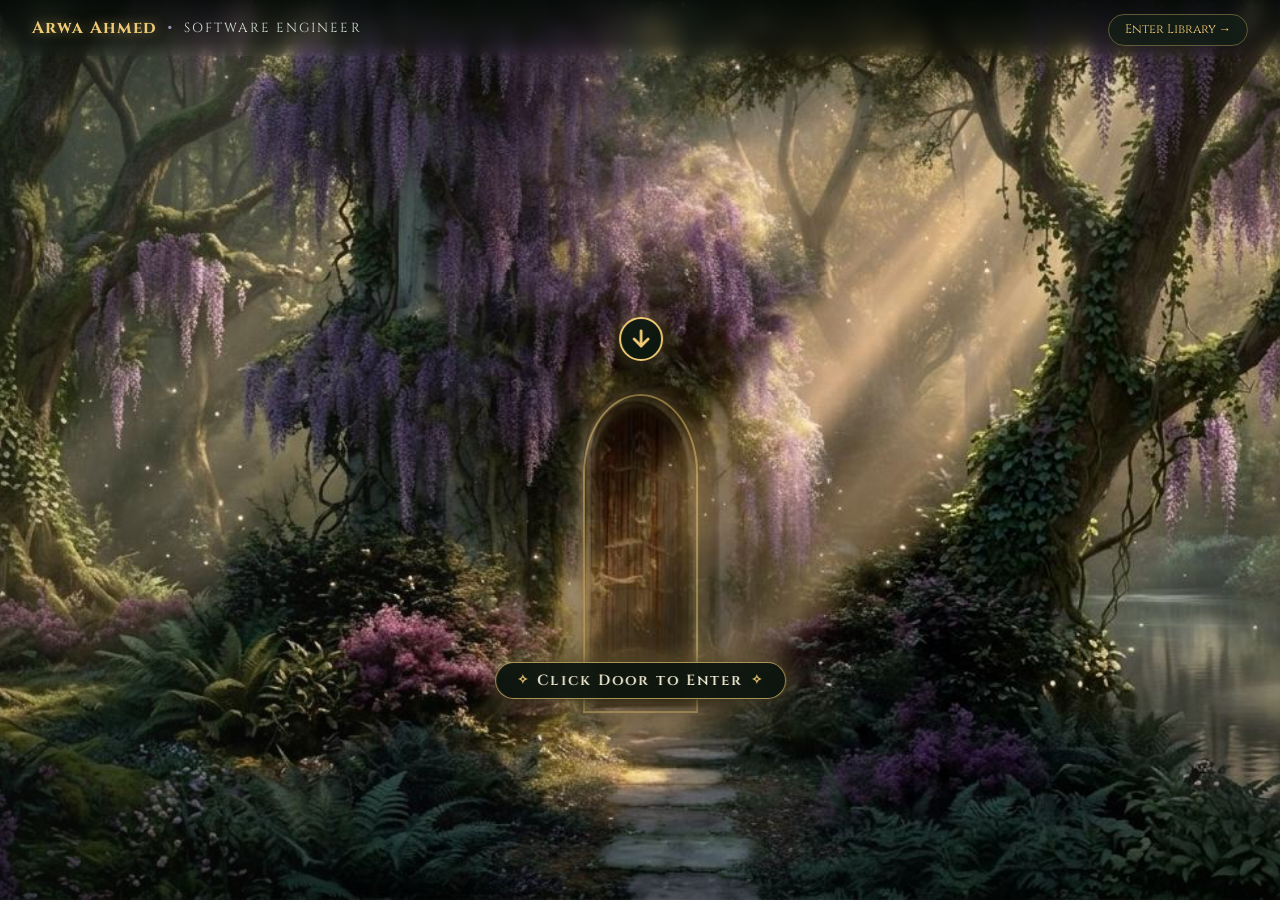
==== output/index.html @ 77d6f475 "Enhance home door prominence and add animated pointer guide" ====
<!DOCTYPE html>
<html lang="en">
<head>
  <meta charset="UTF-8" />
  <meta name="viewport" content="width=device-width, initial-scale=1.0" />
  <title>Arwa Ahmed — Fantasy Forest Portfolio</title>
  <meta name="description" content="Interactive Fantasy Forest Portfolio of Arwa Ahmed, Software Engineer." />
  <link rel="stylesheet" href="static/css/door.css" />
  <link rel="preconnect" href="https://fonts.googleapis.com" />
  <link rel="preconnect" href="https://fonts.gstatic.com" crossorigin />
  <link href="https://fonts.googleapis.com/css2?family=Cinzel:wght@400;600;700&family=Lato:wght@300;400;700&display=swap" rel="stylesheet" />
</head>
<body>

  <!-- Skip link for keyboard / screen-reader accessibility -->
  <a href="library.html" class="skip-link">Skip intro — enter the library</a>

  <!-- Top bar: Elegant Brand Header -->
  <header class="top-nav" aria-label="Scene navigation">
    <div class="brand">
      <span class="brand-name">Arwa Ahmed</span>
      <span class="brand-dot">•</span>
      <span class="brand-title">Software Engineer</span>
    </div>
    <div class="top-nav-right">
      <a href="library.html" class="nav-explore-btn">Enter Library &#8594;</a>
    </div>
  </header>

  <!-- Main Scene Panorama (Fills 100vw x 100vh with no dark bars) -->
  <div class="scene" id="scene" aria-label="Fantasy forest entrance door">

    <!-- High-Resolution Enchanted Forest Panorama (Swan lake, Wisteria door, Sunlit staircase) -->
    <div class="scene-artwork" id="sceneArtwork" aria-hidden="true"></div>

    <!-- Atmospheric god-rays & magical twilight haze -->
    <div class="sunbeam-overlay" aria-hidden="true"></div>

    <!-- 3D Interactive Door Unit (Positioned right over the arched door) -->
    <div class="door-unit" id="doorUnit" aria-hidden="true">
      <!-- Golden Interior Light (Illuminates when door swings open) -->
      <div class="door-interior" id="doorInterior">
        <div class="interior-warmth"></div>
        <div class="interior-rays"></div>
      </div>

      <!-- 3D Door Leaf (Swings open inward) -->
      <div class="door-leaf" id="doorLeaf">
        <div class="leaf-front" id="leafFront"></div>
        <div class="leaf-edge"></div>
      </div>
    </div>

    <!-- Interactive Click/Focus Enter Button overlaying the door -->
    <button
      class="door-enter-trigger"
      id="enterBtn"
      aria-label="Open portfolio door — enter the fantasy library"
      tabindex="0"
    >
      <span class="rune-pulse" aria-hidden="true"></span>

      <!-- Prominent Animated Arrow Pointing Directly Towards the Door -->
      <div class="door-pointer-guide" aria-hidden="true">
        <div class="pointer-arrow-bounce">
          <svg class="pointer-svg" width="24" height="24" viewBox="0 0 24 24" fill="none" stroke="currentColor" stroke-width="2.8" stroke-linecap="round" stroke-linejoin="round">
            <line x1="12" y1="4" x2="12" y2="19"></line>
            <polyline points="19 12 12 19 5 12"></polyline>
          </svg>
        </div>
      </div>

      <span class="enter-prompt" aria-hidden="true">
        <span class="prompt-icon">✧</span>
        <span class="prompt-text">Click Door to Enter</span>
        <span class="prompt-icon">✧</span>
      </span>
    </button>

    <!-- Ambient Floating Fireflies & Wisteria Petals -->
    <div class="particles" aria-hidden="true" id="particles"></div>

    <!-- Full-screen warm light flood on door open -->
    <div class="light-flood" id="lightFlood" aria-hidden="true"></div>

  </div><!-- /.scene -->

  <script src="static/js/door.js"></script>
</body>
</html>
---- output/static/css/door.css ----
/* ============================================================
   door.css  —  Fantasy Forest Door Landing Page (Panorama)
   CS50P Final Project — Arwa Ahmed
   ============================================================ */

*, *::before, *::after {
  box-sizing: border-box;
  margin: 0;
  padding: 0;
}

:root {
  --gold:         #f0cb75;
  --gold-warm:    #e8b347;
  --gold-glow:    rgba(255, 215, 100, 0.7);
  --forest-dark:  #07120a;
  --wisteria:     #8f6ab8;
  --wisteria-lt:  #d2b9ec;
}

html, body {
  width: 100%;
  height: 100%;
  overflow: hidden;
  background-color: var(--forest-dark);
  font-family: 'Lato', sans-serif;
  color: #fff;
}

/* ── Accessibility Skip Link ── */
.skip-link {
  position: absolute;
  top: -4rem;
  left: 1.5rem;
  background: #fdfaf0;
  color: #1a2215;
  padding: 0.5rem 1rem;
  border-radius: 4px;
  font-weight: 700;
  font-size: 0.9rem;
  z-index: 10000;
  transition: top 0.25s ease;
  text-decoration: none;
  box-shadow: 0 4px 15px rgba(0, 0, 0, 0.6);
}
.skip-link:focus {
  top: 1.2rem;
  outline: 2px solid var(--gold);
}

/* ── Top Bar ── */
.top-nav {
  position: fixed;
  top: 0;
  left: 0;
  right: 0;
  height: 56px;
  padding: 0 2rem;
  display: flex;
  align-items: center;
  justify-content: space-between;
  background: linear-gradient(180deg, rgba(5, 10, 7, 0.88) 0%, rgba(5, 10, 7, 0.4) 75%, transparent 100%);
  backdrop-filter: blur(8px);
  z-index: 500;
  pointer-events: auto;
}

.brand {
  display: flex;
  align-items: center;
  gap: 0.6rem;
  font-family: 'Cinzel', serif;
  letter-spacing: 0.08em;
  font-size: 1.05rem;
}

.brand-name {
  color: var(--gold);
  font-weight: 700;
  text-shadow: 0 0 12px rgba(240, 203, 117, 0.5);
}

.brand-dot {
  color: var(--wisteria-lt);
  opacity: 0.75;
}

.brand-title {
  color: #d6e2d9;
  font-size: 0.82rem;
  text-transform: uppercase;
  letter-spacing: 0.16em;
}

.nav-explore-btn {
  font-family: 'Cinzel', serif;
  font-size: 0.78rem;
  color: var(--gold);
  text-decoration: none;
  background: rgba(18, 30, 22, 0.75);
  border: 1px solid rgba(240, 203, 117, 0.35);
  padding: 0.4rem 1rem;
  border-radius: 18px;
  transition: all 0.25s ease;
}

.nav-explore-btn:hover, .nav-explore-btn:focus-visible {
  background: rgba(38, 60, 45, 0.95);
  border-color: var(--gold);
  box-shadow: 0 0 14px rgba(240, 203, 117, 0.4);
  color: #fff;
  outline: none;
}

/* ── Full-Screen Scene Wrapper ── */
.scene {
  position: relative;
  width: 100vw;
  height: 100vh;
  display: flex;
  align-items: center;
  justify-content: center;
  overflow: hidden;
}

/* ── Seamless Panorama Artwork (Swan lake + Door + Forest) ── */
.scene-artwork {
  position: absolute;
  left: 50%;
  top: 50%;
  transform: translate(-50%, -50%);
  width: max(100vw, calc(100vh * (1223 / 688)));
  height: max(100vh, calc(100vw * (688 / 1223)));
  background-image: url('../images/door.jpg?v=prominent_door');
  background-size: cover;
  background-position: center center;
  background-repeat: no-repeat;
  z-index: 1;
}

/* Atmospheric Sunbeams & Twilight Mist */
.sunbeam-overlay {
  position: absolute;
  inset: 0;
  background:
    radial-gradient(ellipse 90% 80% at 50% 50%, transparent 40%, rgba(5, 10, 7, 0.4) 100%),
    linear-gradient(135deg, rgba(255, 235, 170, 0.08) 0%, transparent 60%);
  pointer-events: none;
  z-index: 5;
}

/* ── 3D Interactive Door Unit ── */
.door-unit {
  position: absolute;
  left: 50%;
  top: 50%;
  transform: translate(-50%, -50%);
  width: max(100vw, calc(100vh * (1223 / 688)));
  height: max(100vh, calc(100vw * (688 / 1223)));
  pointer-events: none;
  z-index: 10;
}

.door-interior,
.door-leaf {
  position: absolute;
  left: 46.44%;
  top: 43.75%;
  width: 7.20%;
  height: 35.47%;
  border-radius: 50% 50% 0 0 / 25% 25% 0 0;
}

/* Interior Golden Glow */
.door-interior {
  background: radial-gradient(ellipse at 50% 50%, #fff2b2 0%, #ffc44d 40%, #c47d1a 80%, #4a2905 100%);
  opacity: 0;
  transition: opacity 0.4s ease;
  overflow: hidden;
}

.door-interior.active {
  opacity: 1;
}

.interior-warmth {
  position: absolute;
  inset: -20%;
  background: radial-gradient(circle, rgba(255, 230, 140, 0.95) 0%, rgba(255, 170, 40, 0.8) 50%, transparent 80%);
  animation: warmthPulse 2s ease-in-out infinite alternate;
}

@keyframes warmthPulse {
  0% { transform: scale(0.96); opacity: 0.85; }
  100% { transform: scale(1.04); opacity: 1; }
}

.interior-rays {
  position: absolute;
  inset: 0;
  background: repeating-conic-gradient(from 0deg, rgba(255, 255, 255, 0.3) 0deg 15deg, transparent 15deg 30deg);
  opacity: 0.5;
  mix-blend-mode: screen;
}

/* 3D Door Leaf */
.door-leaf {
  transform-origin: left center;
  transform-style: preserve-3d;
  transition: transform 0.95s cubic-bezier(0.22, 1, 0.36, 1), box-shadow 0.95s ease;
  box-shadow: 0 0 15px rgba(0, 0, 0, 0.4);
}

.leaf-front {
  position: absolute;
  inset: 0;
  border-radius: inherit;
  background-image: url('../images/door_panel_wisteria.png');
  background-size: cover;
  background-position: center;
  background-repeat: no-repeat;
  backface-visibility: hidden;
}

/* Door Swing Open State */
.door-leaf.is-open {
  transform: perspective(1200px) rotateY(-82deg);
  box-shadow: 15px 0 35px rgba(0, 0, 0, 0.8);
}

/* ── Interactive Enter Button ── */
.door-enter-trigger {
  position: absolute;
  left: 50%;
  top: 50%;
  /* Match door bounds precisely inside the scaled panorama */
  width: max(100vw, calc(100vh * (1223 / 688)));
  height: max(100vh, calc(100vw * (688 / 1223)));
  transform: translate(-50%, -50%);
  pointer-events: none;
  background: transparent;
  border: none;
  z-index: 20;
}

.rune-pulse,
.door-pointer-guide,
.enter-prompt {
  pointer-events: auto;
  cursor: pointer;
}

.rune-pulse {
  position: absolute;
  left: 46.44%;
  top: 43.75%;
  width: 7.20%;
  height: 35.47%;
  border-radius: 50% 50% 0 0 / 25% 25% 0 0;
  border: 2.5px solid rgba(240, 203, 117, 0.65);
  box-shadow: 0 0 25px rgba(240, 203, 117, 0.5), inset 0 0 20px rgba(240, 203, 117, 0.35);
  opacity: 0.85;
  transition: all 0.35s ease;
  animation: runeBreathing 2.6s ease-in-out infinite alternate;
}

@keyframes runeBreathing {
  0% { opacity: 0.5; box-shadow: 0 0 14px rgba(240, 203, 117, 0.3); }
  100% { opacity: 1; box-shadow: 0 0 35px rgba(240, 203, 117, 0.75), inset 0 0 22px rgba(240, 203, 117, 0.5); }
}

.door-enter-trigger:hover .rune-pulse,
.door-enter-trigger:focus-visible .rune-pulse {
  opacity: 1;
  border-color: #fff;
  box-shadow: 0 0 45px var(--gold-glow), inset 0 0 30px var(--gold-glow);
}

/* ── Prominent Animated Arrow Pointing Directly Down at the Door ── */
.door-pointer-guide {
  position: absolute;
  left: 50.04%;
  top: 35.2%;
  transform: translate(-50%, 0);
  display: flex;
  flex-direction: column;
  align-items: center;
  z-index: 30;
  animation: guideBounce 1.5s ease-in-out infinite alternate;
}

@keyframes guideBounce {
  0% {
    transform: translate(-50%, 0);
    filter: drop-shadow(0 0 8px rgba(240, 203, 117, 0.6));
  }
  100% {
    transform: translate(-50%, 10px);
    filter: drop-shadow(0 0 20px rgba(240, 203, 117, 0.95)) drop-shadow(0 0 35px rgba(255, 230, 140, 0.8));
  }
}

.pointer-arrow-bounce {
  width: 44px;
  height: 44px;
  border-radius: 50%;
  background: rgba(12, 24, 16, 0.92);
  border: 2px solid var(--gold);
  box-shadow: 0 4px 20px rgba(0, 0, 0, 0.8), 0 0 20px rgba(240, 203, 117, 0.6);
  display: flex;
  align-items: center;
  justify-content: center;
  color: var(--gold);
  backdrop-filter: blur(8px);
  transition: all 0.25s ease;
}

.door-enter-trigger:hover .pointer-arrow-bounce,
.door-enter-trigger:focus-visible .pointer-arrow-bounce {
  background: rgba(38, 65, 45, 0.98);
  color: #fff;
  border-color: #fff;
  transform: scale(1.18);
  box-shadow: 0 0 30px var(--gold-glow);
}

/* Prompt Banner */
.enter-prompt {
  position: absolute;
  left: 50.04%;
  top: 73.5%;
  transform: translate(-50%, 0);
  display: inline-flex;
  align-items: center;
  gap: 0.45rem;
  font-family: 'Cinzel', serif;
  font-size: 0.92rem;
  font-weight: 600;
  letter-spacing: 0.14em;
  color: #fff8e0;
  background: rgba(10, 20, 14, 0.92);
  padding: 0.52rem 1.35rem;
  border-radius: 22px;
  border: 1.5px solid rgba(240, 203, 117, 0.7);
  box-shadow: 0 4px 22px rgba(0, 0, 0, 0.8), 0 0 20px rgba(240, 203, 117, 0.5);
  backdrop-filter: blur(8px);
  transition: all 0.3s ease;
  white-space: nowrap;
}

.door-enter-trigger:hover .enter-prompt,
.door-enter-trigger:focus-visible .enter-prompt {
  background: rgba(25, 45, 32, 0.96);
  border-color: var(--gold);
  box-shadow: 0 0 30px rgba(240, 203, 117, 0.8);
  color: #fff;
  transform: translate(-50%, -3px) scale(1.04);
}

.prompt-icon {
  color: var(--gold);
  font-size: 0.8rem;
}

/* ── Floating Fireflies & Petals ── */
.particles {
  position: absolute;
  inset: 0;
  pointer-events: none;
  z-index: 15;
}

.particle {
  position: absolute;
  border-radius: 50% 50% 35% 65% / 60% 40% 60% 40%;
  opacity: 0;
  animation: particleFloat var(--dur, 8s) ease-in-out var(--delay, 0s) infinite;
}

@keyframes particleFloat {
  0%   { transform: translate(0, 0) rotate(0deg); opacity: 0; }
  15%  { opacity: var(--max-op, 0.7); }
  85%  { opacity: var(--max-op, 0.7); }
  100% { transform: translate(var(--tx, 40px), var(--ty, -180px)) rotate(360deg); opacity: 0; }
}

/* ── Screen Light Flood ── */
.light-flood {
  position: fixed;
  inset: 0;
  background: radial-gradient(ellipse 90% 90% at 50% 50%, #fff7d6 0%, #ffca5c 40%, #ff9800 75%, rgba(10, 20, 15, 0.95) 100%);
  opacity: 0;
  pointer-events: none;
  z-index: 900;
  transition: opacity 0.65s cubic-bezier(0.25, 1, 0.5, 1);
}

.light-flood.active {
  opacity: 0.96;
}

/* Responsive Scaling */
@media (max-width: 768px) {
  .brand-title {
    display: none;
  }
}
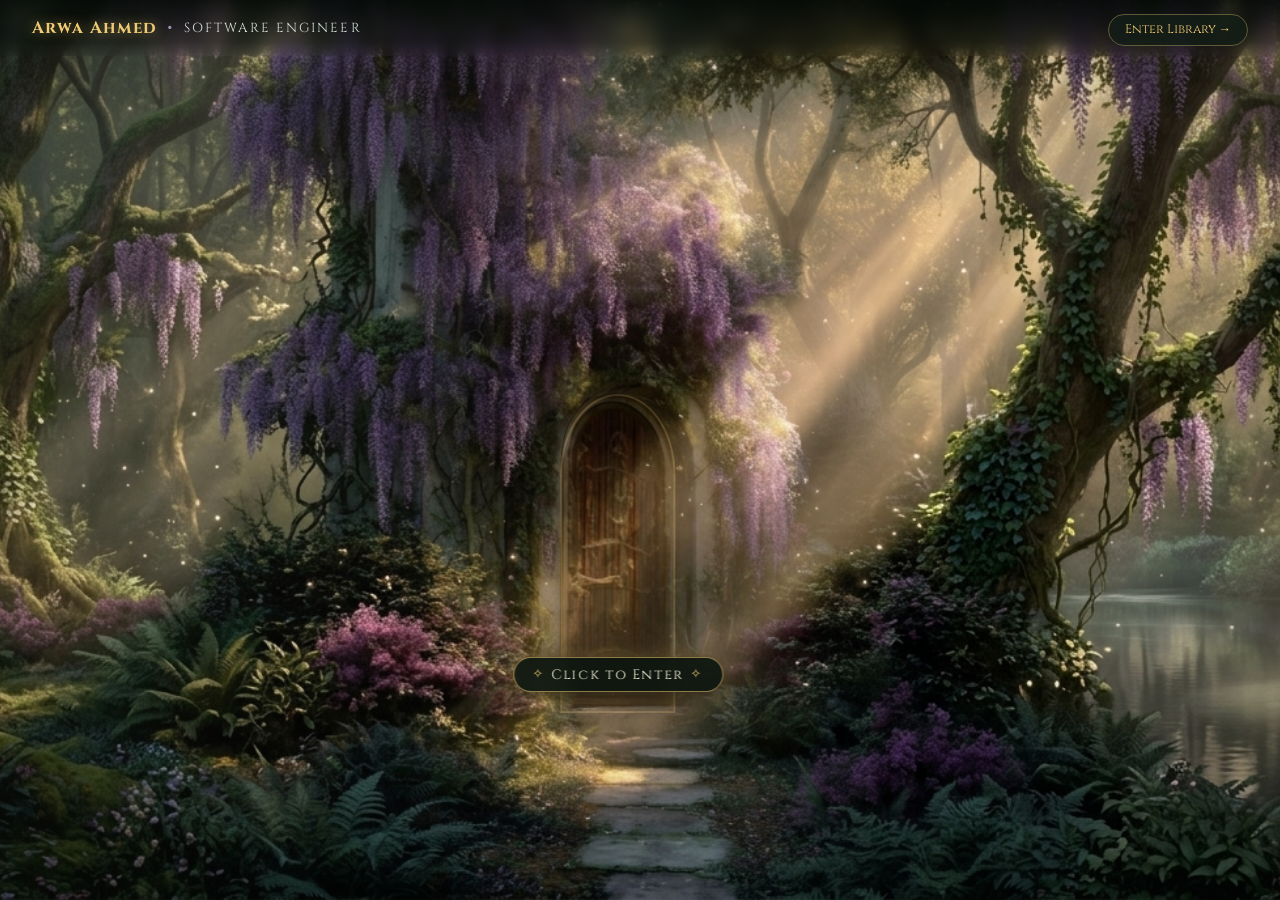
==== commit cdb0baa8: "Initial commit: Fantasy forest portfolio (CS50P final project)" ====
--- a/output/index.html
+++ b/output/index.html
@@ -59,20 +59,9 @@
       tabindex="0"
     >
       <span class="rune-pulse" aria-hidden="true"></span>
-
-      <!-- Prominent Animated Arrow Pointing Directly Towards the Door -->
-      <div class="door-pointer-guide" aria-hidden="true">
-        <div class="pointer-arrow-bounce">
-          <svg class="pointer-svg" width="24" height="24" viewBox="0 0 24 24" fill="none" stroke="currentColor" stroke-width="2.8" stroke-linecap="round" stroke-linejoin="round">
-            <line x1="12" y1="4" x2="12" y2="19"></line>
-            <polyline points="19 12 12 19 5 12"></polyline>
-          </svg>
-        </div>
-      </div>
-
       <span class="enter-prompt" aria-hidden="true">
         <span class="prompt-icon">✧</span>
-        <span class="prompt-text">Click Door to Enter</span>
+        <span class="prompt-text">Click to Enter</span>
         <span class="prompt-icon">✧</span>
       </span>
     </button>
--- a/output/static/css/door.css
+++ b/output/static/css/door.css
@@ -129,9 +129,9 @@
   left: 50%;
   top: 50%;
   transform: translate(-50%, -50%);
-  width: max(100vw, calc(100vh * (1223 / 688)));
-  height: max(100vh, calc(100vw * (688 / 1223)));
-  background-image: url('../images/door.jpg?v=prominent_door');
+  width: max(100vw, calc(100vh * (1536 / 688)));
+  height: max(100vh, calc(100vw * (688 / 1536)));
+  background-image: url('../images/door.jpg');
   background-size: cover;
   background-position: center center;
   background-repeat: no-repeat;
@@ -155,8 +155,8 @@
   left: 50%;
   top: 50%;
   transform: translate(-50%, -50%);
-  width: max(100vw, calc(100vh * (1223 / 688)));
-  height: max(100vh, calc(100vw * (688 / 1223)));
+  width: max(100vw, calc(100vh * (1536 / 688)));
+  height: max(100vh, calc(100vw * (688 / 1536)));
   pointer-events: none;
   z-index: 10;
 }
@@ -164,9 +164,9 @@
 .door-interior,
 .door-leaf {
   position: absolute;
-  left: 46.44%;
+  left: 46.03%;
   top: 43.75%;
-  width: 7.20%;
+  width: 5.73%;
   height: 35.47%;
   border-radius: 50% 50% 0 0 / 25% 25% 0 0;
 }
@@ -234,8 +234,8 @@
   left: 50%;
   top: 50%;
   /* Match door bounds precisely inside the scaled panorama */
-  width: max(100vw, calc(100vh * (1223 / 688)));
-  height: max(100vh, calc(100vw * (688 / 1223)));
+  width: max(100vw, calc(100vh * (1536 / 688)));
+  height: max(100vh, calc(100vw * (688 / 1536)));
   transform: translate(-50%, -50%);
   pointer-events: none;
   background: transparent;
@@ -244,7 +244,6 @@
 }
 
 .rune-pulse,
-.door-pointer-guide,
 .enter-prompt {
   pointer-events: auto;
   cursor: pointer;
@@ -252,97 +251,48 @@
 
 .rune-pulse {
   position: absolute;
-  left: 46.44%;
+  left: 46.03%;
   top: 43.75%;
-  width: 7.20%;
+  width: 5.73%;
   height: 35.47%;
   border-radius: 50% 50% 0 0 / 25% 25% 0 0;
-  border: 2.5px solid rgba(240, 203, 117, 0.65);
-  box-shadow: 0 0 25px rgba(240, 203, 117, 0.5), inset 0 0 20px rgba(240, 203, 117, 0.35);
-  opacity: 0.85;
+  border: 2px solid rgba(240, 203, 117, 0.4);
+  box-shadow: 0 0 18px rgba(240, 203, 117, 0.3), inset 0 0 18px rgba(240, 203, 117, 0.2);
+  opacity: 0.6;
   transition: all 0.35s ease;
-  animation: runeBreathing 2.6s ease-in-out infinite alternate;
+  animation: runeBreathing 3s ease-in-out infinite alternate;
 }
 
 @keyframes runeBreathing {
-  0% { opacity: 0.5; box-shadow: 0 0 14px rgba(240, 203, 117, 0.3); }
-  100% { opacity: 1; box-shadow: 0 0 35px rgba(240, 203, 117, 0.75), inset 0 0 22px rgba(240, 203, 117, 0.5); }
+  0% { opacity: 0.35; box-shadow: 0 0 10px rgba(240, 203, 117, 0.2); }
+  100% { opacity: 0.85; box-shadow: 0 0 24px rgba(240, 203, 117, 0.5), inset 0 0 14px rgba(240, 203, 117, 0.3); }
 }
 
 .door-enter-trigger:hover .rune-pulse,
 .door-enter-trigger:focus-visible .rune-pulse {
   opacity: 1;
-  border-color: #fff;
-  box-shadow: 0 0 45px var(--gold-glow), inset 0 0 30px var(--gold-glow);
-}
-
-/* ── Prominent Animated Arrow Pointing Directly Down at the Door ── */
-.door-pointer-guide {
-  position: absolute;
-  left: 50.04%;
-  top: 35.2%;
-  transform: translate(-50%, 0);
-  display: flex;
-  flex-direction: column;
-  align-items: center;
-  z-index: 30;
-  animation: guideBounce 1.5s ease-in-out infinite alternate;
-}
-
-@keyframes guideBounce {
-  0% {
-    transform: translate(-50%, 0);
-    filter: drop-shadow(0 0 8px rgba(240, 203, 117, 0.6));
-  }
-  100% {
-    transform: translate(-50%, 10px);
-    filter: drop-shadow(0 0 20px rgba(240, 203, 117, 0.95)) drop-shadow(0 0 35px rgba(255, 230, 140, 0.8));
-  }
-}
-
-.pointer-arrow-bounce {
-  width: 44px;
-  height: 44px;
-  border-radius: 50%;
-  background: rgba(12, 24, 16, 0.92);
-  border: 2px solid var(--gold);
-  box-shadow: 0 4px 20px rgba(0, 0, 0, 0.8), 0 0 20px rgba(240, 203, 117, 0.6);
-  display: flex;
-  align-items: center;
-  justify-content: center;
-  color: var(--gold);
-  backdrop-filter: blur(8px);
-  transition: all 0.25s ease;
-}
-
-.door-enter-trigger:hover .pointer-arrow-bounce,
-.door-enter-trigger:focus-visible .pointer-arrow-bounce {
-  background: rgba(38, 65, 45, 0.98);
-  color: #fff;
-  border-color: #fff;
-  transform: scale(1.18);
-  box-shadow: 0 0 30px var(--gold-glow);
+  border-color: var(--gold);
+  box-shadow: 0 0 35px var(--gold-glow), inset 0 0 25px var(--gold-glow);
 }
 
 /* Prompt Banner */
 .enter-prompt {
   position: absolute;
-  left: 50.04%;
-  top: 73.5%;
+  left: 48.90%;
+  top: 73%;
   transform: translate(-50%, 0);
   display: inline-flex;
   align-items: center;
-  gap: 0.45rem;
+  gap: 0.4rem;
   font-family: 'Cinzel', serif;
-  font-size: 0.92rem;
-  font-weight: 600;
-  letter-spacing: 0.14em;
+  font-size: 0.86rem;
+  letter-spacing: 0.12em;
   color: #fff8e0;
-  background: rgba(10, 20, 14, 0.92);
-  padding: 0.52rem 1.35rem;
-  border-radius: 22px;
-  border: 1.5px solid rgba(240, 203, 117, 0.7);
-  box-shadow: 0 4px 22px rgba(0, 0, 0, 0.8), 0 0 20px rgba(240, 203, 117, 0.5);
+  background: rgba(10, 20, 14, 0.88);
+  padding: 0.48rem 1.15rem;
+  border-radius: 20px;
+  border: 1px solid rgba(240, 203, 117, 0.55);
+  box-shadow: 0 4px 18px rgba(0, 0, 0, 0.7), 0 0 14px rgba(240, 203, 117, 0.35);
   backdrop-filter: blur(8px);
   transition: all 0.3s ease;
   white-space: nowrap;
@@ -350,11 +300,11 @@
 
 .door-enter-trigger:hover .enter-prompt,
 .door-enter-trigger:focus-visible .enter-prompt {
-  background: rgba(25, 45, 32, 0.96);
+  transform: translate(-50%, -4px) scale(1.05);
+  background: rgba(25, 42, 30, 0.94);
   border-color: var(--gold);
-  box-shadow: 0 0 30px rgba(240, 203, 117, 0.8);
+  box-shadow: 0 6px 24px rgba(0, 0, 0, 0.8), 0 0 22px var(--gold-glow);
   color: #fff;
-  transform: translate(-50%, -3px) scale(1.04);
 }
 
 .prompt-icon {
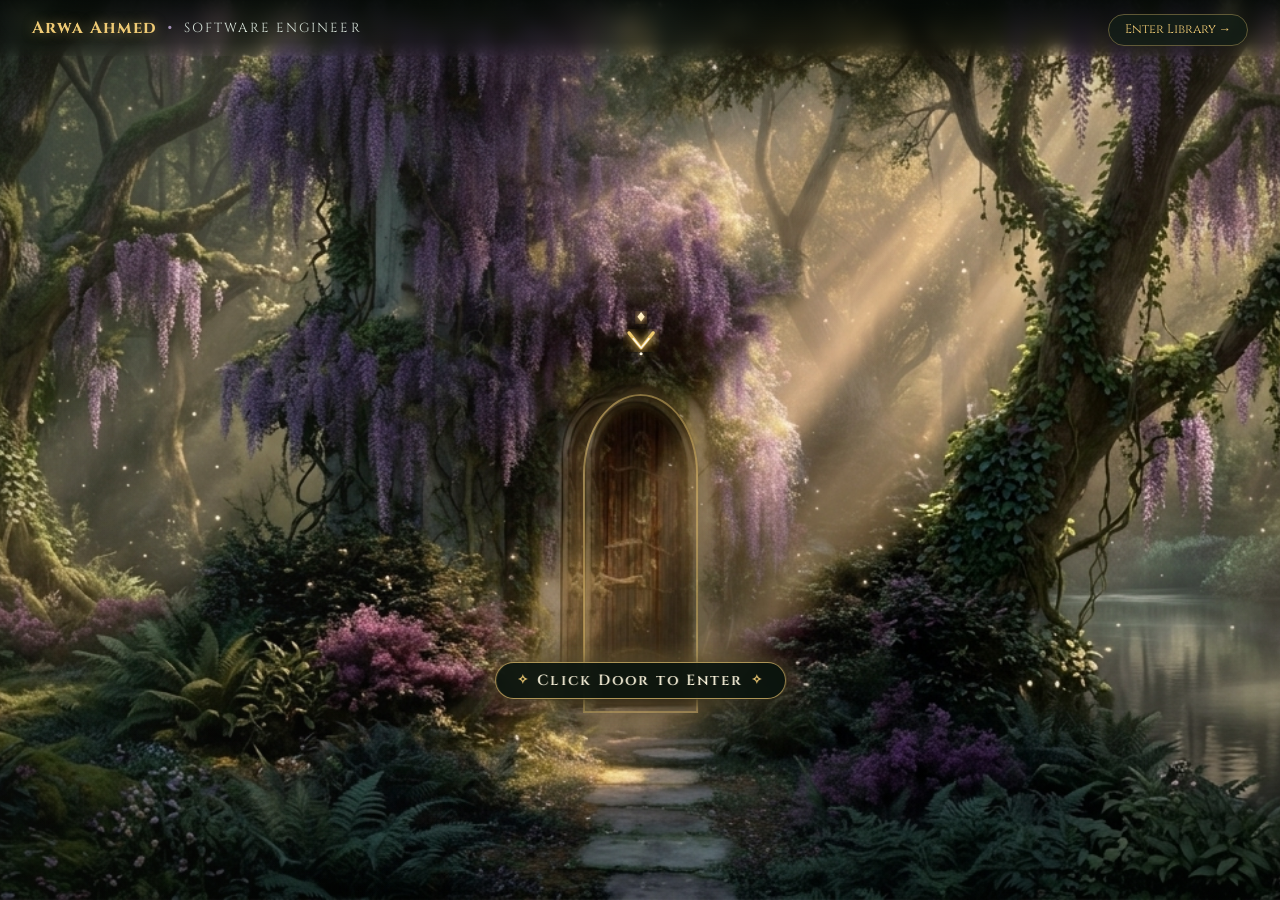
==== commit 26ace8eb: "Update full library view to widescreen artwork and refine door arrow to pure golden chevron" ====
--- a/output/index.html
+++ b/output/index.html
@@ -59,9 +59,37 @@
       tabindex="0"
     >
       <span class="rune-pulse" aria-hidden="true"></span>
+
+      <!-- Visually Appealing Floating Fantasy Arrow (No circle) -->
+      <div class="door-pointer-guide" aria-hidden="true">
+        <svg class="fantasy-arrow-svg" width="34" height="46" viewBox="0 0 34 46" fill="none" xmlns="http://www.w3.org/2000/svg">
+          <defs>
+            <linearGradient id="fantasyGoldGrad" x1="17" y1="0" x2="17" y2="46" gradientUnits="userSpaceOnUse">
+              <stop offset="0%" stop-color="#fff8db" />
+              <stop offset="40%" stop-color="#f5d378" />
+              <stop offset="100%" stop-color="#c6922e" />
+            </linearGradient>
+            <filter id="goldGlow" x="-25%" y="-25%" width="150%" height="150%">
+              <feDropShadow dx="0" dy="0" stdDeviation="3" flood-color="#f5d378" flood-opacity="0.9" />
+              <feDropShadow dx="0" dy="2" stdDeviation="5" flood-color="#ffb703" flood-opacity="0.5" />
+            </filter>
+          </defs>
+          <!-- Elegant Top Diamond Accent -->
+          <polygon points="17,1 20.5,5.5 17,10 13.5,5.5" fill="url(#fantasyGoldGrad)" filter="url(#goldGlow)" />
+          <!-- Sleek Center Shaft -->
+          <path d="M17 9.5 V30" stroke="url(#fantasyGoldGrad)" stroke-width="2.8" stroke-linecap="round" filter="url(#goldGlow)" />
+          <!-- Graceful Flared Arrowhead -->
+          <path d="M5.5 21 L17 35.5 L28.5 21" stroke="url(#fantasyGoldGrad)" stroke-width="3.2" stroke-linecap="round" stroke-linejoin="round" filter="url(#goldGlow)" />
+          <!-- Inner Secondary Shimmer Chevron -->
+          <path d="M9.5 26.5 L17 35.5 L24.5 26.5" stroke="#ffffff" stroke-width="1.6" stroke-linecap="round" stroke-linejoin="round" opacity="0.85" />
+          <!-- Trailing Starlight Dot -->
+          <circle cx="17" cy="41" r="1.5" fill="#fff9e6" filter="url(#goldGlow)" />
+        </svg>
+      </div>
+
       <span class="enter-prompt" aria-hidden="true">
         <span class="prompt-icon">✧</span>
-        <span class="prompt-text">Click to Enter</span>
+        <span class="prompt-text">Click Door to Enter</span>
         <span class="prompt-icon">✧</span>
       </span>
     </button>
--- a/output/static/css/door.css
+++ b/output/static/css/door.css
@@ -129,9 +129,9 @@
   left: 50%;
   top: 50%;
   transform: translate(-50%, -50%);
-  width: max(100vw, calc(100vh * (1536 / 688)));
-  height: max(100vh, calc(100vw * (688 / 1536)));
-  background-image: url('../images/door.jpg');
+  width: max(100vw, calc(100vh * (1223 / 688)));
+  height: max(100vh, calc(100vw * (688 / 1223)));
+  background-image: url('../images/door.jpg?v=prominent_door');
   background-size: cover;
   background-position: center center;
   background-repeat: no-repeat;
@@ -155,8 +155,8 @@
   left: 50%;
   top: 50%;
   transform: translate(-50%, -50%);
-  width: max(100vw, calc(100vh * (1536 / 688)));
-  height: max(100vh, calc(100vw * (688 / 1536)));
+  width: max(100vw, calc(100vh * (1223 / 688)));
+  height: max(100vh, calc(100vw * (688 / 1223)));
   pointer-events: none;
   z-index: 10;
 }
@@ -164,9 +164,9 @@
 .door-interior,
 .door-leaf {
   position: absolute;
-  left: 46.03%;
+  left: 46.44%;
   top: 43.75%;
-  width: 5.73%;
+  width: 7.20%;
   height: 35.47%;
   border-radius: 50% 50% 0 0 / 25% 25% 0 0;
 }
@@ -234,8 +234,8 @@
   left: 50%;
   top: 50%;
   /* Match door bounds precisely inside the scaled panorama */
-  width: max(100vw, calc(100vh * (1536 / 688)));
-  height: max(100vh, calc(100vw * (688 / 1536)));
+  width: max(100vw, calc(100vh * (1223 / 688)));
+  height: max(100vh, calc(100vw * (688 / 1223)));
   transform: translate(-50%, -50%);
   pointer-events: none;
   background: transparent;
@@ -244,6 +244,7 @@
 }
 
 .rune-pulse,
+.door-pointer-guide,
 .enter-prompt {
   pointer-events: auto;
   cursor: pointer;
@@ -251,48 +252,87 @@
 
 .rune-pulse {
   position: absolute;
-  left: 46.03%;
+  left: 46.44%;
   top: 43.75%;
-  width: 5.73%;
+  width: 7.20%;
   height: 35.47%;
   border-radius: 50% 50% 0 0 / 25% 25% 0 0;
-  border: 2px solid rgba(240, 203, 117, 0.4);
-  box-shadow: 0 0 18px rgba(240, 203, 117, 0.3), inset 0 0 18px rgba(240, 203, 117, 0.2);
-  opacity: 0.6;
+  border: 2.5px solid rgba(240, 203, 117, 0.65);
+  box-shadow: 0 0 25px rgba(240, 203, 117, 0.5), inset 0 0 20px rgba(240, 203, 117, 0.35);
+  opacity: 0.85;
   transition: all 0.35s ease;
-  animation: runeBreathing 3s ease-in-out infinite alternate;
+  animation: runeBreathing 2.6s ease-in-out infinite alternate;
 }
 
 @keyframes runeBreathing {
-  0% { opacity: 0.35; box-shadow: 0 0 10px rgba(240, 203, 117, 0.2); }
-  100% { opacity: 0.85; box-shadow: 0 0 24px rgba(240, 203, 117, 0.5), inset 0 0 14px rgba(240, 203, 117, 0.3); }
+  0% { opacity: 0.5; box-shadow: 0 0 14px rgba(240, 203, 117, 0.3); }
+  100% { opacity: 1; box-shadow: 0 0 35px rgba(240, 203, 117, 0.75), inset 0 0 22px rgba(240, 203, 117, 0.5); }
 }
 
 .door-enter-trigger:hover .rune-pulse,
 .door-enter-trigger:focus-visible .rune-pulse {
   opacity: 1;
-  border-color: var(--gold);
-  box-shadow: 0 0 35px var(--gold-glow), inset 0 0 25px var(--gold-glow);
+  border-color: #fff;
+  box-shadow: 0 0 45px var(--gold-glow), inset 0 0 30px var(--gold-glow);
+}
+
+/* ── Prominent Animated Arrow Pointing Directly Down at the Door (Pure Arrow, No Circle) ── */
+.door-pointer-guide {
+  position: absolute;
+  left: 50.04%;
+  top: 34.5%;
+  transform: translate(-50%, 0);
+  display: flex;
+  flex-direction: column;
+  align-items: center;
+  z-index: 30;
+  pointer-events: none;
+  animation: guideBounce 1.6s ease-in-out infinite alternate;
+}
+
+@keyframes guideBounce {
+  0% {
+    transform: translate(-50%, 0);
+    filter: drop-shadow(0 0 6px rgba(240, 203, 117, 0.7)) drop-shadow(0 3px 6px rgba(0, 0, 0, 0.7));
+  }
+  100% {
+    transform: translate(-50%, 12px);
+    filter: drop-shadow(0 0 16px rgba(245, 211, 120, 0.95)) drop-shadow(0 0 28px rgba(226, 180, 72, 0.8)) drop-shadow(0 4px 10px rgba(0, 0, 0, 0.85));
+  }
+}
+
+.fantasy-arrow-svg {
+  display: block;
+  width: 36px;
+  height: 48px;
+  transition: transform 0.3s cubic-bezier(0.34, 1.56, 0.64, 1), filter 0.3s ease;
+}
+
+.door-enter-trigger:hover .fantasy-arrow-svg,
+.door-enter-trigger:focus-visible .fantasy-arrow-svg {
+  transform: scale(1.22);
+  filter: drop-shadow(0 0 20px rgba(255, 245, 200, 1)) drop-shadow(0 0 32px rgba(240, 203, 117, 0.9));
 }
 
 /* Prompt Banner */
 .enter-prompt {
   position: absolute;
-  left: 48.90%;
-  top: 73%;
+  left: 50.04%;
+  top: 73.5%;
   transform: translate(-50%, 0);
   display: inline-flex;
   align-items: center;
-  gap: 0.4rem;
+  gap: 0.45rem;
   font-family: 'Cinzel', serif;
-  font-size: 0.86rem;
-  letter-spacing: 0.12em;
+  font-size: 0.92rem;
+  font-weight: 600;
+  letter-spacing: 0.14em;
   color: #fff8e0;
-  background: rgba(10, 20, 14, 0.88);
-  padding: 0.48rem 1.15rem;
-  border-radius: 20px;
-  border: 1px solid rgba(240, 203, 117, 0.55);
-  box-shadow: 0 4px 18px rgba(0, 0, 0, 0.7), 0 0 14px rgba(240, 203, 117, 0.35);
+  background: rgba(10, 20, 14, 0.92);
+  padding: 0.52rem 1.35rem;
+  border-radius: 22px;
+  border: 1.5px solid rgba(240, 203, 117, 0.7);
+  box-shadow: 0 4px 22px rgba(0, 0, 0, 0.8), 0 0 20px rgba(240, 203, 117, 0.5);
   backdrop-filter: blur(8px);
   transition: all 0.3s ease;
   white-space: nowrap;
@@ -300,11 +340,11 @@
 
 .door-enter-trigger:hover .enter-prompt,
 .door-enter-trigger:focus-visible .enter-prompt {
-  transform: translate(-50%, -4px) scale(1.05);
-  background: rgba(25, 42, 30, 0.94);
+  background: rgba(25, 45, 32, 0.96);
   border-color: var(--gold);
-  box-shadow: 0 6px 24px rgba(0, 0, 0, 0.8), 0 0 22px var(--gold-glow);
+  box-shadow: 0 0 30px rgba(240, 203, 117, 0.8);
   color: #fff;
+  transform: translate(-50%, -3px) scale(1.04);
 }
 
 .prompt-icon {
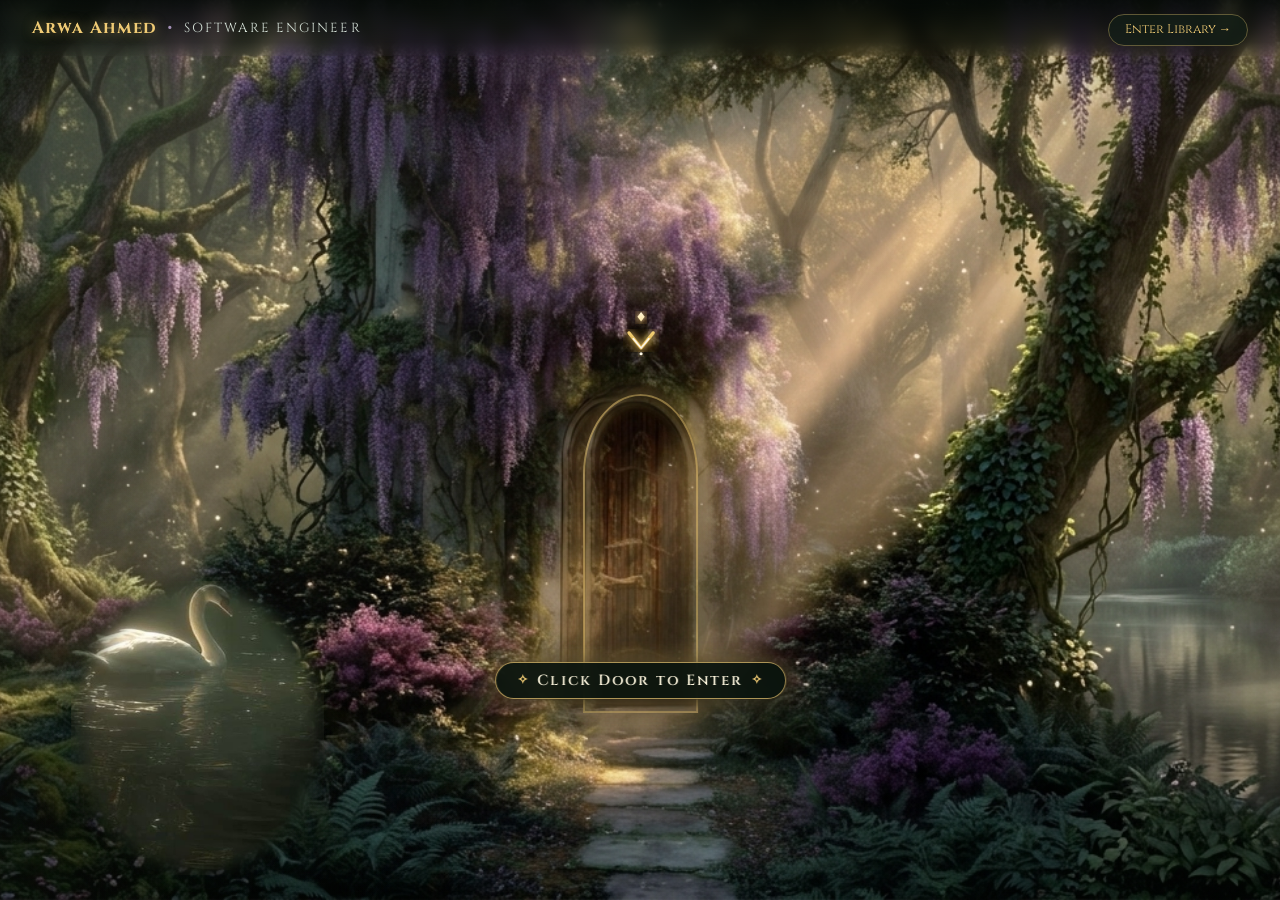
==== commit 09519ec5: "Integrate Book.png grimoire showcase and animated living swan on entrance lake" ====
--- a/output/index.html
+++ b/output/index.html
@@ -32,6 +32,18 @@
 
     <!-- High-Resolution Enchanted Forest Panorama (Swan lake, Wisteria door, Sunlit staircase) -->
     <div class="scene-artwork" id="sceneArtwork" aria-hidden="true"></div>
+
+    <!-- Living Animated Swan on the Enchanted Lake -->
+    <div class="swan-lake-unit" id="swanLakeUnit" aria-hidden="true">
+      <div class="swan-anchor">
+        <div class="swan-ripple r1"></div>
+        <div class="swan-ripple r2"></div>
+        <div class="swan-ripple r3"></div>
+        <div class="swan-drifter">
+          <div class="swan-sprite"></div>
+        </div>
+      </div>
+    </div>
 
     <!-- Atmospheric god-rays & magical twilight haze -->
     <div class="sunbeam-overlay" aria-hidden="true"></div>
--- a/output/static/css/door.css
+++ b/output/static/css/door.css
@@ -147,6 +147,119 @@
     linear-gradient(135deg, rgba(255, 235, 170, 0.08) 0%, transparent 60%);
   pointer-events: none;
   z-index: 5;
+}
+
+/* ── Living Animated Swan on the Enchanted Lake ── */
+.swan-lake-unit {
+  position: absolute;
+  left: 50%;
+  top: 50%;
+  transform: translate(-50%, -50%);
+  width: max(100vw, calc(100vh * (1223 / 688)));
+  height: max(100vh, calc(100vw * (688 / 1223)));
+  pointer-events: none;
+  z-index: 6;
+}
+
+.swan-anchor {
+  position: absolute;
+  left: 14.45%;
+  top: 64.58%;
+  width: 15.82%;
+  height: 32.64%;
+  pointer-events: none;
+}
+
+/* Concentric expanding ripples beneath the swimming swan */
+.swan-ripple {
+  position: absolute;
+  left: 50%;
+  top: 76%;
+  width: 95%;
+  height: 38%;
+  border-radius: 50%;
+  border: 1.5px solid rgba(225, 245, 255, 0.55);
+  box-shadow: 0 0 12px rgba(185, 235, 255, 0.4), inset 0 0 8px rgba(220, 245, 255, 0.25);
+  transform: translate(-50%, -50%) scale(0.45);
+  opacity: 0;
+  pointer-events: none;
+}
+
+.swan-ripple.r1 {
+  animation: swanRippleSpread 6s cubic-bezier(0.22, 0.61, 0.36, 1) infinite;
+}
+
+.swan-ripple.r2 {
+  animation: swanRippleSpread 6s cubic-bezier(0.22, 0.61, 0.36, 1) 2s infinite;
+}
+
+.swan-ripple.r3 {
+  animation: swanRippleSpread 6s cubic-bezier(0.22, 0.61, 0.36, 1) 4s infinite;
+}
+
+@keyframes swanRippleSpread {
+  0% {
+    transform: translate(-50%, -50%) scale(0.45);
+    opacity: 0.75;
+  }
+  50% {
+    opacity: 0.45;
+  }
+  100% {
+    transform: translate(-50%, -50%) scale(1.9);
+    opacity: 0;
+  }
+}
+
+/* Gentle water gliding drift & pitch */
+.swan-drifter {
+  position: absolute;
+  inset: 0;
+  animation: swanGlidingDrift 11s ease-in-out infinite alternate;
+  transform-origin: 50% 80%;
+}
+
+@keyframes swanGlidingDrift {
+  0% {
+    transform: translate(0px, 0px) rotate(0deg);
+  }
+  25% {
+    transform: translate(4px, -3px) rotate(0.8deg);
+  }
+  50% {
+    transform: translate(7px, 2px) rotate(-0.5deg);
+  }
+  75% {
+    transform: translate(2px, 4px) rotate(-1.1deg);
+  }
+  100% {
+    transform: translate(-3px, -1px) rotate(0.4deg);
+  }
+}
+
+/* Lifelike breathing & water buoyancy bob */
+.swan-sprite {
+  width: 100%;
+  height: 100%;
+  background-image: url('../images/swan_animated.png');
+  background-size: contain;
+  background-position: center bottom;
+  background-repeat: no-repeat;
+  filter: drop-shadow(0 4px 12px rgba(0, 18, 12, 0.45));
+  animation: swanBreathingBob 4.8s ease-in-out infinite alternate;
+  transform-origin: 50% 85%;
+}
+
+@keyframes swanBreathingBob {
+  0% {
+    transform: translateY(0px) scale(1, 1);
+  }
+  50% {
+    transform: translateY(-4px) scale(1.008, 0.992);
+  }
+  100% {
+    transform: translateY(3px) scale(0.994, 1.006);
+  }
 }
 
 /* ── 3D Interactive Door Unit ── */
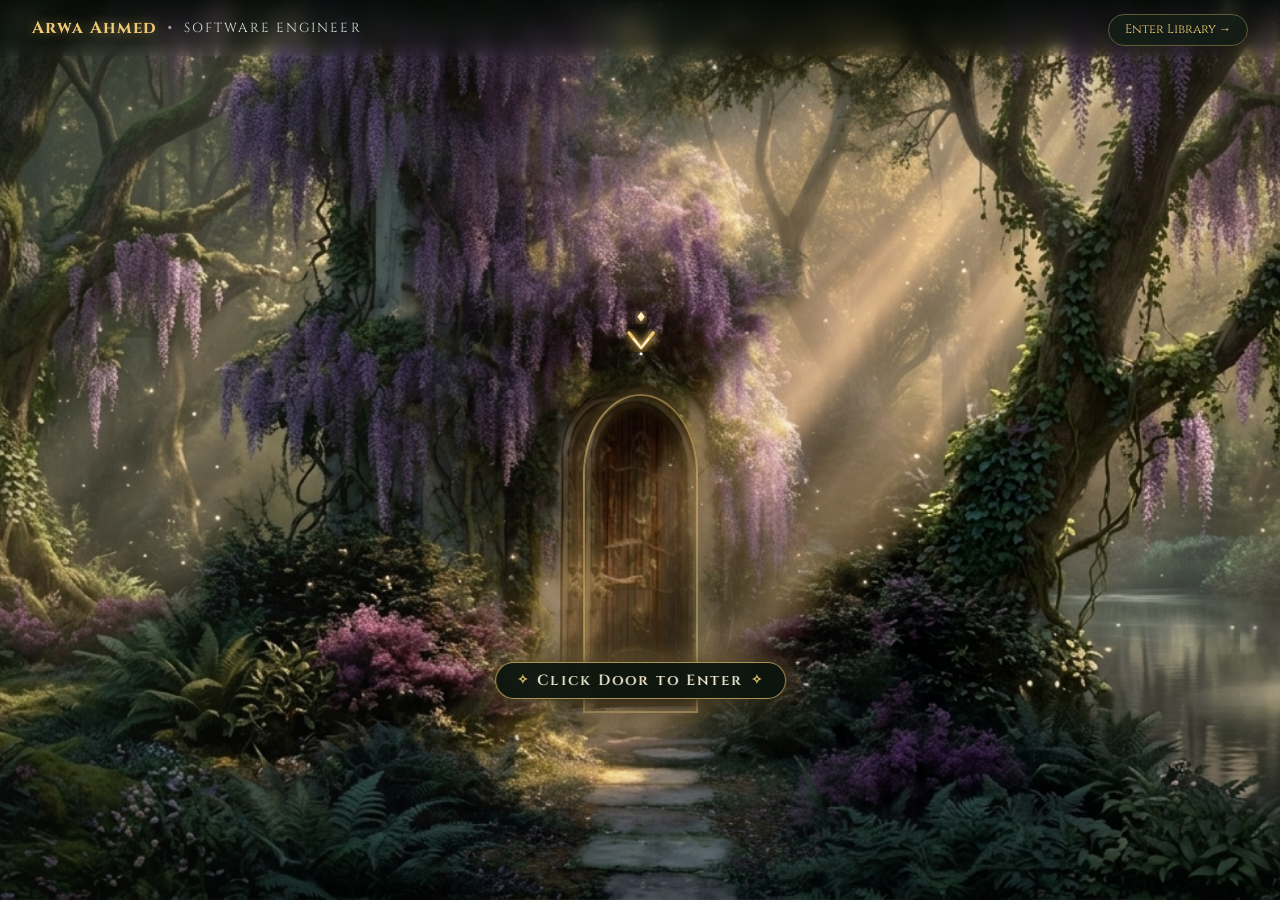
==== commit cf353c3c: "Remove out-of-bounds ripple circles and fix swan water floating animation" ====
--- a/output/index.html
+++ b/output/index.html
@@ -36,9 +36,6 @@
     <!-- Living Animated Swan on the Enchanted Lake -->
     <div class="swan-lake-unit" id="swanLakeUnit" aria-hidden="true">
       <div class="swan-anchor">
-        <div class="swan-ripple r1"></div>
-        <div class="swan-ripple r2"></div>
-        <div class="swan-ripple r3"></div>
         <div class="swan-drifter">
           <div class="swan-sprite"></div>
         </div>
--- a/output/static/css/door.css
+++ b/output/static/css/door.css
@@ -163,102 +163,52 @@
 
 .swan-anchor {
   position: absolute;
-  left: 14.45%;
-  top: 64.58%;
-  width: 15.82%;
-  height: 32.64%;
-  pointer-events: none;
-}
-
-/* Concentric expanding ripples beneath the swimming swan */
-.swan-ripple {
-  position: absolute;
-  left: 50%;
-  top: 76%;
-  width: 95%;
-  height: 38%;
-  border-radius: 50%;
-  border: 1.5px solid rgba(225, 245, 255, 0.55);
-  box-shadow: 0 0 12px rgba(185, 235, 255, 0.4), inset 0 0 8px rgba(220, 245, 255, 0.25);
-  transform: translate(-50%, -50%) scale(0.45);
-  opacity: 0;
-  pointer-events: none;
-}
-
-.swan-ripple.r1 {
-  animation: swanRippleSpread 6s cubic-bezier(0.22, 0.61, 0.36, 1) infinite;
-}
-
-.swan-ripple.r2 {
-  animation: swanRippleSpread 6s cubic-bezier(0.22, 0.61, 0.36, 1) 2s infinite;
-}
-
-.swan-ripple.r3 {
-  animation: swanRippleSpread 6s cubic-bezier(0.22, 0.61, 0.36, 1) 4s infinite;
-}
-
-@keyframes swanRippleSpread {
+  left: 87.49%;
+  top: 66.86%;
+  width: 12.26%;
+  height: 16.72%;
+  pointer-events: none;
+}
+
+/* Natural waterfowl floating motion: calm lake drift & gentle buoyancy bob */
+.swan-drifter {
+  position: absolute;
+  inset: 0;
+  animation: swanNaturalDrift 11s ease-in-out infinite alternate;
+}
+
+@keyframes swanNaturalDrift {
   0% {
-    transform: translate(-50%, -50%) scale(0.45);
-    opacity: 0.75;
+    transform: translate(0px, 0px);
   }
   50% {
-    opacity: 0.45;
+    transform: translate(-3.5px, 0.8px);
   }
   100% {
-    transform: translate(-50%, -50%) scale(1.9);
-    opacity: 0;
-  }
-}
-
-/* Gentle water gliding drift & pitch */
-.swan-drifter {
-  position: absolute;
-  inset: 0;
-  animation: swanGlidingDrift 11s ease-in-out infinite alternate;
-  transform-origin: 50% 80%;
-}
-
-@keyframes swanGlidingDrift {
-  0% {
-    transform: translate(0px, 0px) rotate(0deg);
-  }
-  25% {
-    transform: translate(4px, -3px) rotate(0.8deg);
-  }
-  50% {
-    transform: translate(7px, 2px) rotate(-0.5deg);
-  }
-  75% {
-    transform: translate(2px, 4px) rotate(-1.1deg);
-  }
-  100% {
-    transform: translate(-3px, -1px) rotate(0.4deg);
-  }
-}
-
-/* Lifelike breathing & water buoyancy bob */
+    transform: translate(2px, -0.6px);
+  }
+}
+
+/* Realistic water buoyancy (no tilt, no size stretch, smooth vertical float) */
 .swan-sprite {
   width: 100%;
   height: 100%;
   background-image: url('../images/swan_animated.png');
   background-size: contain;
-  background-position: center bottom;
+  background-position: center center;
   background-repeat: no-repeat;
-  filter: drop-shadow(0 4px 12px rgba(0, 18, 12, 0.45));
-  animation: swanBreathingBob 4.8s ease-in-out infinite alternate;
-  transform-origin: 50% 85%;
-}
-
-@keyframes swanBreathingBob {
+  animation: swanNaturalBuoyancy 4.6s ease-in-out infinite alternate;
+}
+
+@keyframes swanNaturalBuoyancy {
   0% {
-    transform: translateY(0px) scale(1, 1);
+    transform: translateY(0px);
   }
   50% {
-    transform: translateY(-4px) scale(1.008, 0.992);
+    transform: translateY(-2px);
   }
   100% {
-    transform: translateY(3px) scale(0.994, 1.006);
+    transform: translateY(1.2px);
   }
 }
 
